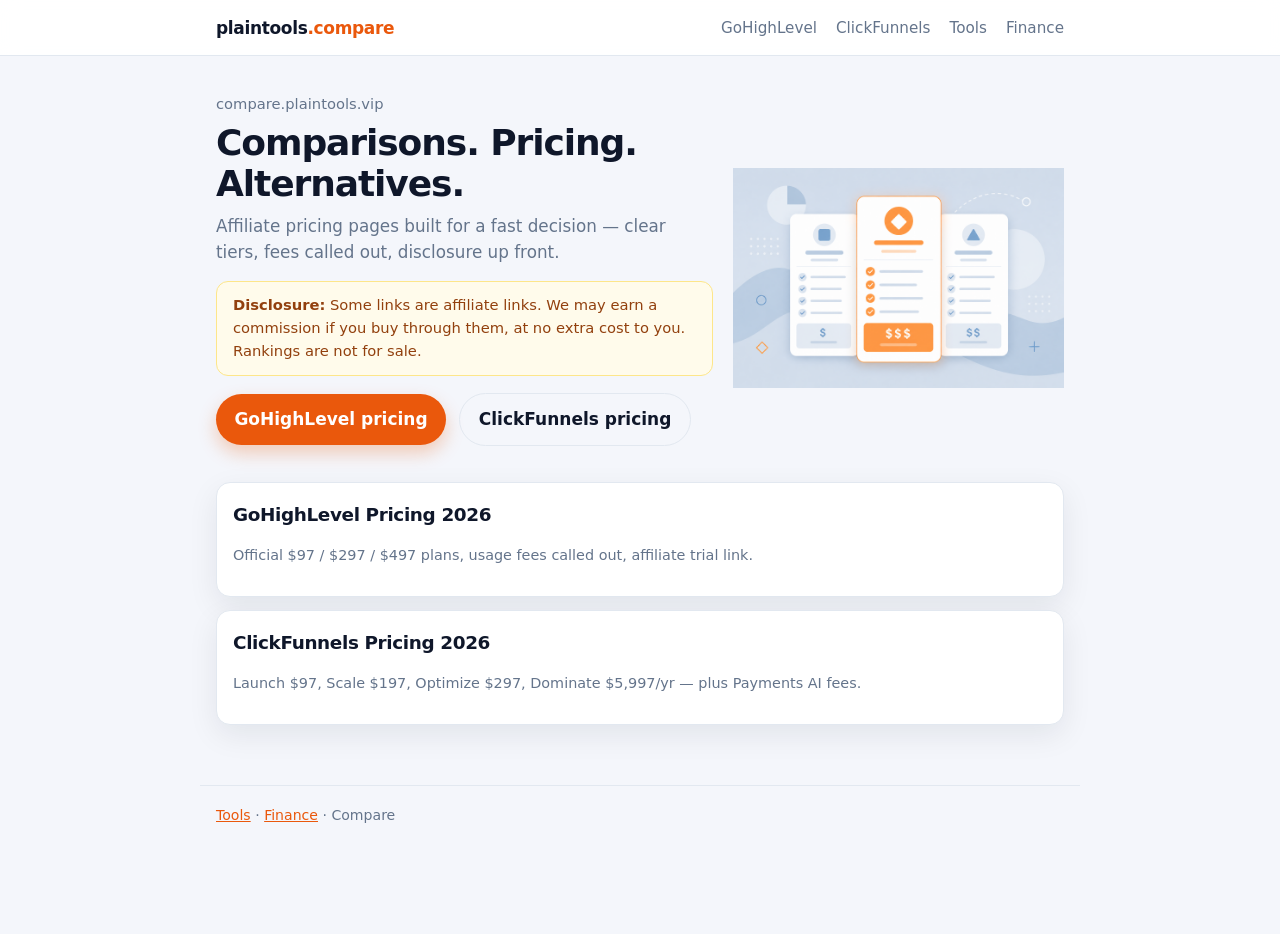
==== index.html @ 6b7dde04 "Apply conversion theme + OG/hero images on Compare Light high-contrast layout, plan cards with Most " ====
<!DOCTYPE html>
<html lang="en">
<head>
  <meta charset="utf-8">
  <meta name="viewport" content="width=device-width, initial-scale=1">
  <title>Compare — Software pricing &amp; comparisons | plaintools.vip</title>
  <meta name="description" content="Independent SaaS pricing and comparison pages on plaintools.vip. Live: GoHighLevel Pricing and ClickFunnels Pricing.">
  <link rel="canonical" href="https://compare.plaintools.vip/">
  <meta property="og:title" content="Compare software pricing | plaintools.vip">
  <meta property="og:description" content="Clear SaaS pricing pages with affiliate disclosures. Live: GoHighLevel and ClickFunnels.">
  <meta property="og:image" content="https://compare.plaintools.vip/assets/hero-compare.png">
  <meta property="og:url" content="https://compare.plaintools.vip/">
  <link rel="stylesheet" href="/assets/style.css">
</head>
<body>
  <div class="site-top">
    <div class="site-top-inner">
      <a class="brand" href="/">plaintools<span>.compare</span></a>
      <nav class="nav">
        <a href="/gohighlevel-pricing/">GoHighLevel</a>
        <a href="/clickfunnels-pricing/">ClickFunnels</a>
        <a href="https://plaintools.vip/">Tools</a>
        <a href="https://finance.plaintools.vip/">Finance</a>
      </nav>
    </div>
  </div>

  <main>
    <section class="hero">
      <div>
        <p class="kicker">compare.plaintools.vip</p>
        <h1>Comparisons. Pricing. Alternatives.</h1>
        <p class="lede">Affiliate pricing pages built for a fast decision — clear tiers, fees called out, disclosure up front.</p>
        <p class="disclosure"><strong>Disclosure:</strong> Some links are affiliate links. We may earn a commission if you buy through them, at no extra cost to you. Rankings are not for sale.</p>
        <p>
          <a class="btn" href="/gohighlevel-pricing/">GoHighLevel pricing</a>
          <a class="btn ghost" href="/clickfunnels-pricing/" style="margin-left:.5rem">ClickFunnels pricing</a>
        </p>
      </div>
      <img src="/assets/hero-compare.png" width="960" height="540" alt="Illustration of three pricing cards with the middle plan highlighted">
    </section>
    <div class="card">
      <h2><a href="/gohighlevel-pricing/">GoHighLevel Pricing 2026</a></h2>
      <p class="note">Official $97 / $297 / $497 plans, usage fees called out, affiliate trial link.</p>
    </div>
    <div class="card">
      <h2><a href="/clickfunnels-pricing/">ClickFunnels Pricing 2026</a></h2>
      <p class="note">Launch $97, Scale $197, Optimize $297, Dominate $5,997/yr — plus Payments AI fees.</p>
    </div>
  </main>
  <footer>
    <a href="https://plaintools.vip/">Tools</a> ·
    <a href="https://finance.plaintools.vip/">Finance</a> ·
    Compare
  </footer>
</body>
</html>
---- assets/style.css ----
:root {
  --bg: #f4f6fb;
  --card: #ffffff;
  --ink: #0f172a;
  --muted: #64748b;
  --line: #e2e8f0;
  --acc: #ea580c;
  --acc-ink: #ffffff;
  --acc-soft: #fff7ed;
  --ok: #15803d;
  --nav: #0b1220;
  --shadow: 0 10px 30px rgba(15, 23, 42, 0.08);
  --radius: 14px;
  --max: 880px;
}
* { box-sizing: border-box; }
html { scroll-behavior: smooth; }
body {
  margin: 0;
  font: 17px/1.55 ui-sans-serif, system-ui, -apple-system, Segoe UI, Roboto, sans-serif;
  background: var(--bg);
  color: var(--ink);
}
a { color: var(--acc); }
img { max-width: 100%; height: auto; display: block; }
.site-top {
  position: sticky; top: 0; z-index: 40;
  background: rgba(255,255,255,.92);
  backdrop-filter: blur(10px);
  border-bottom: 1px solid var(--line);
}
.site-top-inner, header, main, footer, .wrap {
  max-width: var(--max); margin: 0 auto; padding: 0.9rem 1rem;
}
.site-top-inner { display:flex; gap:1rem; align-items:center; justify-content:space-between; }
.brand { font-weight: 800; color: var(--ink); text-decoration:none; letter-spacing:-.02em; }
.brand span { color: var(--acc); }
.nav a { color: var(--muted); text-decoration:none; margin-left: .85rem; font-size:.95rem; }
.nav a:hover { color: var(--ink); }
.hero {
  display:grid; gap:1.25rem; align-items:center;
  padding: 1.4rem 0 .4rem;
}
@media (min-width: 820px) {
  .hero { grid-template-columns: 1.2fr .8fr; }
}
.kicker { color: var(--muted); font-size:.92rem; margin:0 0 .35rem; }
h1 { font-size: clamp(1.7rem, 3vw, 2.25rem); line-height:1.15; margin:.2rem 0 .55rem; letter-spacing:-.03em; }
.lede { color: var(--muted); margin:0 0 1rem; font-size:1.05rem; }
.disclosure {
  background: #fffbeb; border:1px solid #fde68a; color:#92400e;
  border-radius: 12px; padding: .75rem 1rem; font-size: .92rem; margin: .8rem 0 1rem;
}
.verdict, .cta, .card, .plan, details.faq {
  background: var(--card); border:1px solid var(--line); border-radius: var(--radius);
  box-shadow: var(--shadow);
}
.verdict { border-left: 5px solid var(--acc); padding: 1rem 1.1rem; margin: 1rem 0 1.25rem; }
.cta { padding: 1rem 1.15rem; margin: 1.2rem 0; }
.cta .note { color: var(--muted); font-size:.9rem; margin:.35rem 0 .7rem; }
.btn {
  display:inline-flex; align-items:center; justify-content:center; gap:.4rem;
  background: var(--acc); color: var(--acc-ink) !important; text-decoration:none;
  font-weight: 800; border-radius: 999px; padding: .78rem 1.15rem;
  box-shadow: 0 8px 18px rgba(234,88,12,.28);
}
.btn:hover { filter: brightness(1.05); }
.btn.secondary { background: var(--ink); box-shadow:none; }
.btn.ghost { background: transparent; color: var(--ink) !important; border:1px solid var(--line); box-shadow:none; }
.plans {
  display:grid; gap: .9rem; margin: 1rem 0 1.4rem;
  grid-template-columns: 1fr;
}
@media (min-width: 760px) {
  .plans { grid-template-columns: repeat(3, 1fr); align-items: stretch; }
}
.plan { padding: 1rem; position:relative; display:flex; flex-direction:column; gap:.55rem; }
.plan.featured {
  border-color: var(--acc);
  background: linear-gradient(180deg, var(--acc-soft), #fff 42%);
  transform: translateY(-2px);
}
.plan .badge {
  position:absolute; top:-10px; left:50%; transform:translateX(-50%);
  background: var(--acc); color:#fff; font-size:.72rem; font-weight:800;
  letter-spacing:.04em; text-transform:uppercase; padding:.28rem .55rem; border-radius:999px;
}
.plan h3 { margin: .35rem 0 0; font-size:1.05rem; }
.price { font-size:1.85rem; font-weight:850; letter-spacing:-.03em; }
.price small { font-size:.95rem; color:var(--muted); font-weight:600; }
.plan ul { margin:0; padding-left:1.1rem; color:var(--muted); font-size:.92rem; flex:1; }
.plan .btn { width:100%; margin-top:.4rem; }
h2 { font-size:1.28rem; margin: 2rem 0 .7rem; letter-spacing:-.02em; }
table {
  width:100%; border-collapse:separate; border-spacing:0; background:var(--card);
  border:1px solid var(--line); border-radius: var(--radius); overflow:hidden;
  font-size:.93rem; margin: .8rem 0 1rem; box-shadow: var(--shadow);
}
th, td { padding:.65rem .7rem; border-bottom:1px solid var(--line); text-align:left; vertical-align:top; }
th { background:#f8fafc; font-size:.82rem; text-transform:uppercase; letter-spacing:.04em; color:var(--muted); }
tr:last-child td { border-bottom:none; }
th.hl, td.hl { background: #fff7ed; }
.note { color: var(--muted); font-size:.9rem; }
.faq { padding:.75rem .95rem; margin:.55rem 0; }
.faq summary { cursor:pointer; font-weight:700; }
.faq p { color:var(--muted); margin:.55rem 0 0; }
.card { padding:1rem; margin:.8rem 0; }
.card h2 { margin:.1rem 0 .35rem; font-size:1.15rem; }
.card a { text-decoration:none; color:var(--ink); }
.card a:hover { color:var(--acc); }
footer {
  max-width: var(--max); margin: 2rem auto 5.5rem; padding: 1.2rem 1rem;
  color: var(--muted); font-size:.88rem; border-top:1px solid var(--line);
}
.sticky-cta {
  position: fixed; left:0; right:0; bottom:0; z-index:50;
  background: rgba(11,18,32,.94); color:#fff;
  border-top: 1px solid rgba(255,255,255,.08);
  padding: .7rem .9rem;
}
.sticky-cta-inner {
  max-width: var(--max); margin:0 auto; display:flex; gap:.75rem; align-items:center; justify-content:space-between;
}
.sticky-cta p { margin:0; font-size:.88rem; color:#cbd5e1; }
.sticky-cta .btn { padding:.65rem 1rem; font-size:.92rem; }
@media (max-width: 640px) {
  .sticky-cta-inner { flex-direction:column; align-items:stretch; }
  .nav a:nth-child(n+3) { display:none; }
}
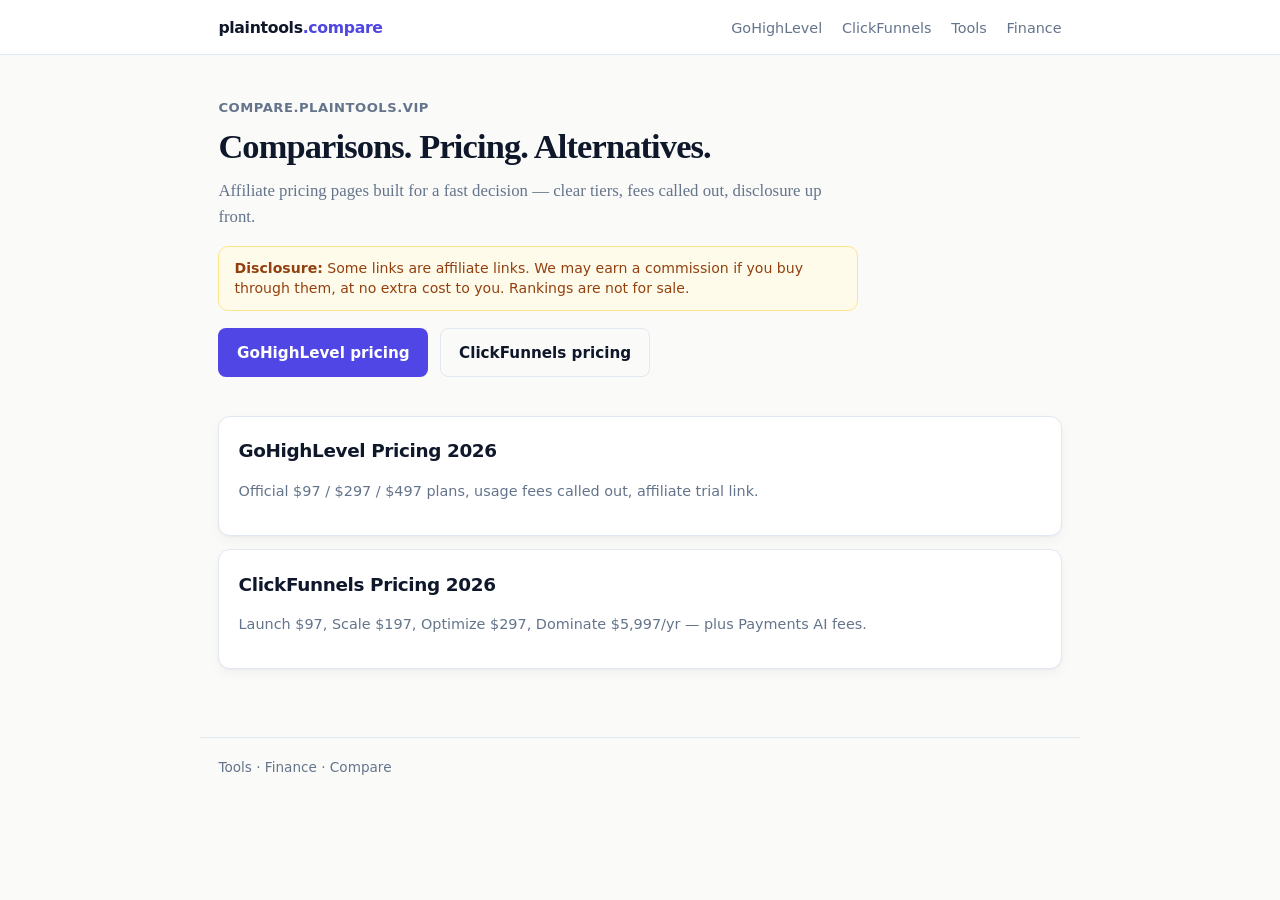
==== commit 36e619e9: "Clean Compare theme: remove AI heroes, editorial layout" ====
--- a/index.html
+++ b/index.html
@@ -27,17 +27,14 @@
 
   <main>
     <section class="hero">
-      <div>
-        <p class="kicker">compare.plaintools.vip</p>
-        <h1>Comparisons. Pricing. Alternatives.</h1>
-        <p class="lede">Affiliate pricing pages built for a fast decision — clear tiers, fees called out, disclosure up front.</p>
-        <p class="disclosure"><strong>Disclosure:</strong> Some links are affiliate links. We may earn a commission if you buy through them, at no extra cost to you. Rankings are not for sale.</p>
-        <p>
-          <a class="btn" href="/gohighlevel-pricing/">GoHighLevel pricing</a>
-          <a class="btn ghost" href="/clickfunnels-pricing/" style="margin-left:.5rem">ClickFunnels pricing</a>
-        </p>
-      </div>
-      <img src="/assets/hero-compare.png" width="960" height="540" alt="Illustration of three pricing cards with the middle plan highlighted">
+      <p class="kicker">compare.plaintools.vip</p>
+      <h1>Comparisons. Pricing. Alternatives.</h1>
+      <p class="lede">Affiliate pricing pages built for a fast decision — clear tiers, fees called out, disclosure up front.</p>
+      <p class="disclosure"><strong>Disclosure:</strong> Some links are affiliate links. We may earn a commission if you buy through them, at no extra cost to you. Rankings are not for sale.</p>
+      <p>
+        <a class="btn" href="/gohighlevel-pricing/">GoHighLevel pricing</a>
+        <a class="btn ghost" href="/clickfunnels-pricing/" style="margin-left:.5rem">ClickFunnels pricing</a>
+      </p>
     </section>
     <div class="card">
       <h2><a href="/gohighlevel-pricing/">GoHighLevel Pricing 2026</a></h2>
--- a/assets/style.css
+++ b/assets/style.css
@@ -1,129 +1,420 @@
 :root {
-  --bg: #f4f6fb;
+  --bg: #fafaf9;
   --card: #ffffff;
   --ink: #0f172a;
   --muted: #64748b;
   --line: #e2e8f0;
-  --acc: #ea580c;
+  --acc: #4f46e5;
   --acc-ink: #ffffff;
-  --acc-soft: #fff7ed;
+  --acc-soft: #eef2ff;
+  --acc-border: #c7d2fe;
   --ok: #15803d;
-  --nav: #0b1220;
-  --shadow: 0 10px 30px rgba(15, 23, 42, 0.08);
-  --radius: 14px;
+  --shadow: 0 1px 2px rgba(15, 23, 42, 0.04), 0 4px 12px rgba(15, 23, 42, 0.04);
+  --radius: 12px;
   --max: 880px;
 }
+
 * { box-sizing: border-box; }
 html { scroll-behavior: smooth; }
+
 body {
   margin: 0;
-  font: 17px/1.55 ui-sans-serif, system-ui, -apple-system, Segoe UI, Roboto, sans-serif;
+  font: 17px/1.6 "Iowan Old Style", "Palatino Linotype", Palatino, Georgia, "Times New Roman", serif;
   background: var(--bg);
   color: var(--ink);
-}
+  -webkit-font-smoothing: antialiased;
+}
+
+body.has-sticky {
+  padding-bottom: 5.5rem;
+}
+
 a { color: var(--acc); }
+a:hover { color: #3730a3; }
+
 img { max-width: 100%; height: auto; display: block; }
+
 .site-top {
-  position: sticky; top: 0; z-index: 40;
-  background: rgba(255,255,255,.92);
-  backdrop-filter: blur(10px);
+  position: sticky;
+  top: 0;
+  z-index: 40;
+  background: rgba(255, 255, 255, 0.95);
+  backdrop-filter: blur(8px);
   border-bottom: 1px solid var(--line);
 }
-.site-top-inner, header, main, footer, .wrap {
-  max-width: var(--max); margin: 0 auto; padding: 0.9rem 1rem;
-}
-.site-top-inner { display:flex; gap:1rem; align-items:center; justify-content:space-between; }
-.brand { font-weight: 800; color: var(--ink); text-decoration:none; letter-spacing:-.02em; }
+
+.site-top-inner,
+header,
+main,
+footer,
+.wrap {
+  max-width: var(--max);
+  margin: 0 auto;
+  padding: 0.85rem 1.15rem;
+}
+
+.site-top-inner {
+  display: flex;
+  gap: 1rem;
+  align-items: center;
+  justify-content: space-between;
+}
+
+.brand {
+  font-family: ui-sans-serif, system-ui, -apple-system, Segoe UI, Roboto, sans-serif;
+  font-weight: 700;
+  color: var(--ink);
+  text-decoration: none;
+  letter-spacing: -0.02em;
+  font-size: 0.98rem;
+}
 .brand span { color: var(--acc); }
-.nav a { color: var(--muted); text-decoration:none; margin-left: .85rem; font-size:.95rem; }
+
+.nav {
+  font-family: ui-sans-serif, system-ui, -apple-system, Segoe UI, Roboto, sans-serif;
+}
+.nav a {
+  color: var(--muted);
+  text-decoration: none;
+  margin-left: 0.9rem;
+  font-size: 0.9rem;
+  font-weight: 500;
+}
 .nav a:hover { color: var(--ink); }
+
 .hero {
-  display:grid; gap:1.25rem; align-items:center;
-  padding: 1.4rem 0 .4rem;
-}
-@media (min-width: 820px) {
-  .hero { grid-template-columns: 1.2fr .8fr; }
-}
-.kicker { color: var(--muted); font-size:.92rem; margin:0 0 .35rem; }
-h1 { font-size: clamp(1.7rem, 3vw, 2.25rem); line-height:1.15; margin:.2rem 0 .55rem; letter-spacing:-.03em; }
-.lede { color: var(--muted); margin:0 0 1rem; font-size:1.05rem; }
+  display: block;
+  padding: 1.75rem 0 0.5rem;
+  max-width: 40rem;
+}
+
+.kicker {
+  font-family: ui-sans-serif, system-ui, -apple-system, Segoe UI, Roboto, sans-serif;
+  color: var(--muted);
+  font-size: 0.82rem;
+  font-weight: 600;
+  letter-spacing: 0.04em;
+  text-transform: uppercase;
+  margin: 0 0 0.5rem;
+}
+
+h1 {
+  font-size: clamp(1.65rem, 3.2vw, 2.15rem);
+  line-height: 1.2;
+  margin: 0.15rem 0 0.65rem;
+  letter-spacing: -0.025em;
+  font-weight: 700;
+}
+
+.lede {
+  color: var(--muted);
+  margin: 0 0 1rem;
+  font-size: 1.05rem;
+  line-height: 1.55;
+}
+
 .disclosure {
-  background: #fffbeb; border:1px solid #fde68a; color:#92400e;
-  border-radius: 12px; padding: .75rem 1rem; font-size: .92rem; margin: .8rem 0 1rem;
-}
-.verdict, .cta, .card, .plan, details.faq {
-  background: var(--card); border:1px solid var(--line); border-radius: var(--radius);
+  font-family: ui-sans-serif, system-ui, -apple-system, Segoe UI, Roboto, sans-serif;
+  background: #fffbeb;
+  border: 1px solid #fde68a;
+  color: #92400e;
+  border-radius: 10px;
+  padding: 0.7rem 0.95rem;
+  font-size: 0.88rem;
+  line-height: 1.45;
+  margin: 0.9rem 0 1.1rem;
+}
+
+.verdict,
+.cta,
+.card,
+.plan,
+details.faq {
+  background: var(--card);
+  border: 1px solid var(--line);
+  border-radius: var(--radius);
   box-shadow: var(--shadow);
 }
-.verdict { border-left: 5px solid var(--acc); padding: 1rem 1.1rem; margin: 1rem 0 1.25rem; }
-.cta { padding: 1rem 1.15rem; margin: 1.2rem 0; }
-.cta .note { color: var(--muted); font-size:.9rem; margin:.35rem 0 .7rem; }
+
+.verdict {
+  border-left: 3px solid var(--acc);
+  padding: 1rem 1.15rem;
+  margin: 1.25rem 0 1.4rem;
+  font-size: 1rem;
+}
+
+.cta {
+  padding: 1.1rem 1.2rem;
+  margin: 1.35rem 0;
+}
+
+.cta .note {
+  color: var(--muted);
+  font-size: 0.9rem;
+  margin: 0.35rem 0 0.75rem;
+}
+
 .btn {
-  display:inline-flex; align-items:center; justify-content:center; gap:.4rem;
-  background: var(--acc); color: var(--acc-ink) !important; text-decoration:none;
-  font-weight: 800; border-radius: 999px; padding: .78rem 1.15rem;
-  box-shadow: 0 8px 18px rgba(234,88,12,.28);
-}
-.btn:hover { filter: brightness(1.05); }
-.btn.secondary { background: var(--ink); box-shadow:none; }
-.btn.ghost { background: transparent; color: var(--ink) !important; border:1px solid var(--line); box-shadow:none; }
+  font-family: ui-sans-serif, system-ui, -apple-system, Segoe UI, Roboto, sans-serif;
+  display: inline-flex;
+  align-items: center;
+  justify-content: center;
+  gap: 0.35rem;
+  background: var(--acc);
+  color: var(--acc-ink) !important;
+  text-decoration: none;
+  font-weight: 600;
+  font-size: 0.95rem;
+  border-radius: 8px;
+  padding: 0.7rem 1.1rem;
+  border: 1px solid transparent;
+  transition: background 0.15s ease, border-color 0.15s ease;
+}
+.btn:hover {
+  background: #4338ca;
+  color: var(--acc-ink) !important;
+}
+.btn.secondary {
+  background: var(--ink);
+}
+.btn.secondary:hover { background: #1e293b; }
+.btn.ghost {
+  background: transparent;
+  color: var(--ink) !important;
+  border: 1px solid var(--line);
+}
+.btn.ghost:hover {
+  background: #f8fafc;
+  color: var(--ink) !important;
+  border-color: #cbd5e1;
+}
+
 .plans {
-  display:grid; gap: .9rem; margin: 1rem 0 1.4rem;
+  display: grid;
+  gap: 1rem;
+  margin: 1rem 0 1.4rem;
   grid-template-columns: 1fr;
-}
+  font-family: ui-sans-serif, system-ui, -apple-system, Segoe UI, Roboto, sans-serif;
+}
+
 @media (min-width: 760px) {
-  .plans { grid-template-columns: repeat(3, 1fr); align-items: stretch; }
-}
-.plan { padding: 1rem; position:relative; display:flex; flex-direction:column; gap:.55rem; }
+  .plans {
+    grid-template-columns: repeat(3, 1fr);
+    align-items: stretch;
+  }
+}
+
+.plan {
+  padding: 1.15rem 1.1rem 1.1rem;
+  position: relative;
+  display: flex;
+  flex-direction: column;
+  gap: 0.55rem;
+}
+
 .plan.featured {
-  border-color: var(--acc);
-  background: linear-gradient(180deg, var(--acc-soft), #fff 42%);
-  transform: translateY(-2px);
-}
+  border: 2px solid var(--acc);
+  background: var(--card);
+  box-shadow: var(--shadow);
+}
+
 .plan .badge {
-  position:absolute; top:-10px; left:50%; transform:translateX(-50%);
-  background: var(--acc); color:#fff; font-size:.72rem; font-weight:800;
-  letter-spacing:.04em; text-transform:uppercase; padding:.28rem .55rem; border-radius:999px;
-}
-.plan h3 { margin: .35rem 0 0; font-size:1.05rem; }
-.price { font-size:1.85rem; font-weight:850; letter-spacing:-.03em; }
-.price small { font-size:.95rem; color:var(--muted); font-weight:600; }
-.plan ul { margin:0; padding-left:1.1rem; color:var(--muted); font-size:.92rem; flex:1; }
-.plan .btn { width:100%; margin-top:.4rem; }
-h2 { font-size:1.28rem; margin: 2rem 0 .7rem; letter-spacing:-.02em; }
+  position: absolute;
+  top: -0.55rem;
+  left: 1rem;
+  background: var(--acc);
+  color: #fff;
+  font-size: 0.68rem;
+  font-weight: 700;
+  letter-spacing: 0.03em;
+  text-transform: uppercase;
+  padding: 0.22rem 0.5rem;
+  border-radius: 6px;
+}
+
+.plan h3 {
+  margin: 0.4rem 0 0;
+  font-size: 1.05rem;
+  font-weight: 700;
+}
+
+.price {
+  font-size: 1.75rem;
+  font-weight: 700;
+  letter-spacing: -0.03em;
+  line-height: 1.1;
+}
+.price small {
+  font-size: 0.9rem;
+  color: var(--muted);
+  font-weight: 500;
+}
+
+.plan ul {
+  margin: 0;
+  padding-left: 1.1rem;
+  color: var(--muted);
+  font-size: 0.9rem;
+  line-height: 1.45;
+  flex: 1;
+}
+
+.plan .btn { width: 100%; margin-top: 0.35rem; }
+
+h2 {
+  font-size: 1.25rem;
+  margin: 2rem 0 0.75rem;
+  letter-spacing: -0.02em;
+  font-weight: 700;
+}
+
+main > p,
+main > ul {
+  max-width: 42rem;
+}
+
+main > ul {
+  padding-left: 1.25rem;
+  color: var(--ink);
+}
+main > ul li { margin: 0.35rem 0; }
+
 table {
-  width:100%; border-collapse:separate; border-spacing:0; background:var(--card);
-  border:1px solid var(--line); border-radius: var(--radius); overflow:hidden;
-  font-size:.93rem; margin: .8rem 0 1rem; box-shadow: var(--shadow);
-}
-th, td { padding:.65rem .7rem; border-bottom:1px solid var(--line); text-align:left; vertical-align:top; }
-th { background:#f8fafc; font-size:.82rem; text-transform:uppercase; letter-spacing:.04em; color:var(--muted); }
-tr:last-child td { border-bottom:none; }
-th.hl, td.hl { background: #fff7ed; }
-.note { color: var(--muted); font-size:.9rem; }
-.faq { padding:.75rem .95rem; margin:.55rem 0; }
-.faq summary { cursor:pointer; font-weight:700; }
-.faq p { color:var(--muted); margin:.55rem 0 0; }
-.card { padding:1rem; margin:.8rem 0; }
-.card h2 { margin:.1rem 0 .35rem; font-size:1.15rem; }
-.card a { text-decoration:none; color:var(--ink); }
-.card a:hover { color:var(--acc); }
+  width: 100%;
+  border-collapse: separate;
+  border-spacing: 0;
+  background: var(--card);
+  border: 1px solid var(--line);
+  border-radius: var(--radius);
+  overflow: hidden;
+  font-family: ui-sans-serif, system-ui, -apple-system, Segoe UI, Roboto, sans-serif;
+  font-size: 0.9rem;
+  margin: 0.8rem 0 1rem;
+  box-shadow: var(--shadow);
+}
+
+th, td {
+  padding: 0.65rem 0.75rem;
+  border-bottom: 1px solid var(--line);
+  text-align: left;
+  vertical-align: top;
+}
+
+th {
+  background: #f8fafc;
+  font-size: 0.75rem;
+  text-transform: uppercase;
+  letter-spacing: 0.04em;
+  color: var(--muted);
+  font-weight: 600;
+}
+
+tr:last-child td { border-bottom: none; }
+th.hl, td.hl { background: var(--acc-soft); }
+
+.note {
+  color: var(--muted);
+  font-size: 0.9rem;
+  font-family: ui-sans-serif, system-ui, -apple-system, Segoe UI, Roboto, sans-serif;
+}
+
+.faq {
+  padding: 0.8rem 1rem;
+  margin: 0.5rem 0;
+  font-family: ui-sans-serif, system-ui, -apple-system, Segoe UI, Roboto, sans-serif;
+}
+.faq summary {
+  cursor: pointer;
+  font-weight: 600;
+  font-size: 0.95rem;
+}
+.faq p {
+  color: var(--muted);
+  margin: 0.55rem 0 0;
+  font-size: 0.92rem;
+  line-height: 1.5;
+}
+
+.card {
+  padding: 1.1rem 1.2rem;
+  margin: 0.85rem 0;
+  transition: border-color 0.15s ease;
+}
+.card:hover { border-color: var(--acc-border); }
+.card h2 {
+  margin: 0.1rem 0 0.35rem;
+  font-size: 1.15rem;
+  font-family: ui-sans-serif, system-ui, -apple-system, Segoe UI, Roboto, sans-serif;
+}
+.card a {
+  text-decoration: none;
+  color: var(--ink);
+}
+.card a:hover { color: var(--acc); }
+
 footer {
-  max-width: var(--max); margin: 2rem auto 5.5rem; padding: 1.2rem 1rem;
-  color: var(--muted); font-size:.88rem; border-top:1px solid var(--line);
-}
+  max-width: var(--max);
+  margin: 2.5rem auto 1.5rem;
+  padding: 1.2rem 1.15rem;
+  color: var(--muted);
+  font-size: 0.85rem;
+  border-top: 1px solid var(--line);
+  font-family: ui-sans-serif, system-ui, -apple-system, Segoe UI, Roboto, sans-serif;
+}
+footer a {
+  color: var(--muted);
+  text-decoration: none;
+}
+footer a:hover { color: var(--ink); }
+
+body.has-sticky footer {
+  margin-bottom: 1rem;
+}
+
 .sticky-cta {
-  position: fixed; left:0; right:0; bottom:0; z-index:50;
-  background: rgba(11,18,32,.94); color:#fff;
-  border-top: 1px solid rgba(255,255,255,.08);
-  padding: .7rem .9rem;
-}
+  position: fixed;
+  left: 0;
+  right: 0;
+  bottom: 0;
+  z-index: 50;
+  background: rgba(255, 255, 255, 0.97);
+  backdrop-filter: blur(8px);
+  color: var(--ink);
+  border-top: 1px solid var(--line);
+  box-shadow: 0 -4px 16px rgba(15, 23, 42, 0.06);
+  padding: 0.65rem 0.9rem;
+  font-family: ui-sans-serif, system-ui, -apple-system, Segoe UI, Roboto, sans-serif;
+}
+
 .sticky-cta-inner {
-  max-width: var(--max); margin:0 auto; display:flex; gap:.75rem; align-items:center; justify-content:space-between;
-}
-.sticky-cta p { margin:0; font-size:.88rem; color:#cbd5e1; }
-.sticky-cta .btn { padding:.65rem 1rem; font-size:.92rem; }
+  max-width: var(--max);
+  margin: 0 auto;
+  display: flex;
+  gap: 0.75rem;
+  align-items: center;
+  justify-content: space-between;
+}
+
+.sticky-cta p {
+  margin: 0;
+  font-size: 0.85rem;
+  color: var(--muted);
+  font-weight: 500;
+}
+
+.sticky-cta .btn {
+  padding: 0.55rem 0.95rem;
+  font-size: 0.88rem;
+  white-space: nowrap;
+}
+
 @media (max-width: 640px) {
-  .sticky-cta-inner { flex-direction:column; align-items:stretch; }
-  .nav a:nth-child(n+3) { display:none; }
-}
+  .sticky-cta-inner {
+    flex-direction: column;
+    align-items: stretch;
+    gap: 0.5rem;
+  }
+  .sticky-cta .btn { width: 100%; }
+  .nav a:nth-child(n+3) { display: none; }
+  body.has-sticky { padding-bottom: 6.5rem; }
+}
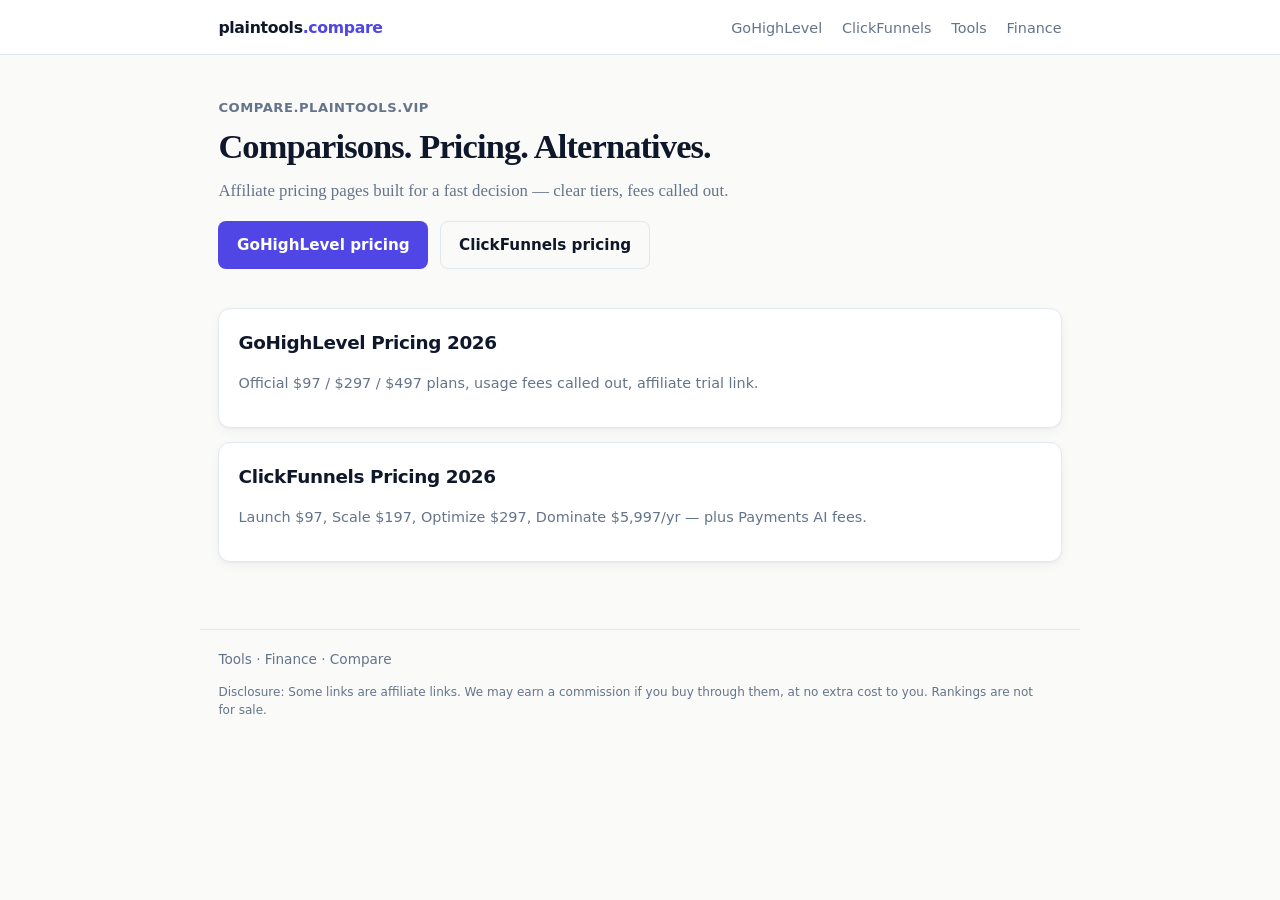
==== commit d0614342: "Move affiliate disclosure to footer fine print" ====
--- a/index.html
+++ b/index.html
@@ -29,8 +29,7 @@
     <section class="hero">
       <p class="kicker">compare.plaintools.vip</p>
       <h1>Comparisons. Pricing. Alternatives.</h1>
-      <p class="lede">Affiliate pricing pages built for a fast decision — clear tiers, fees called out, disclosure up front.</p>
-      <p class="disclosure"><strong>Disclosure:</strong> Some links are affiliate links. We may earn a commission if you buy through them, at no extra cost to you. Rankings are not for sale.</p>
+      <p class="lede">Affiliate pricing pages built for a fast decision — clear tiers, fees called out.</p>
       <p>
         <a class="btn" href="/gohighlevel-pricing/">GoHighLevel pricing</a>
         <a class="btn ghost" href="/clickfunnels-pricing/" style="margin-left:.5rem">ClickFunnels pricing</a>
@@ -49,6 +48,7 @@
     <a href="https://plaintools.vip/">Tools</a> ·
     <a href="https://finance.plaintools.vip/">Finance</a> ·
     Compare
+    <p class="disclosure">Disclosure: Some links are affiliate links. We may earn a commission if you buy through them, at no extra cost to you. Rankings are not for sale.</p>
   </footer>
 </body>
 </html>
--- a/assets/style.css
+++ b/assets/style.css
@@ -115,15 +115,17 @@
 
 .disclosure {
   font-family: ui-sans-serif, system-ui, -apple-system, Segoe UI, Roboto, sans-serif;
-  background: #fffbeb;
-  border: 1px solid #fde68a;
-  color: #92400e;
-  border-radius: 10px;
-  padding: 0.7rem 0.95rem;
-  font-size: 0.88rem;
+  background: transparent;
+  border: none;
+  color: var(--muted);
+  border-radius: 0;
+  padding: 0;
+  font-size: 0.75rem;
   line-height: 1.45;
-  margin: 0.9rem 0 1.1rem;
-}
+  margin: 0.85rem 0 0;
+  max-width: 52rem;
+}
+.disclosure strong { font-weight: 600; color: var(--muted); }
 
 .verdict,
 .cta,
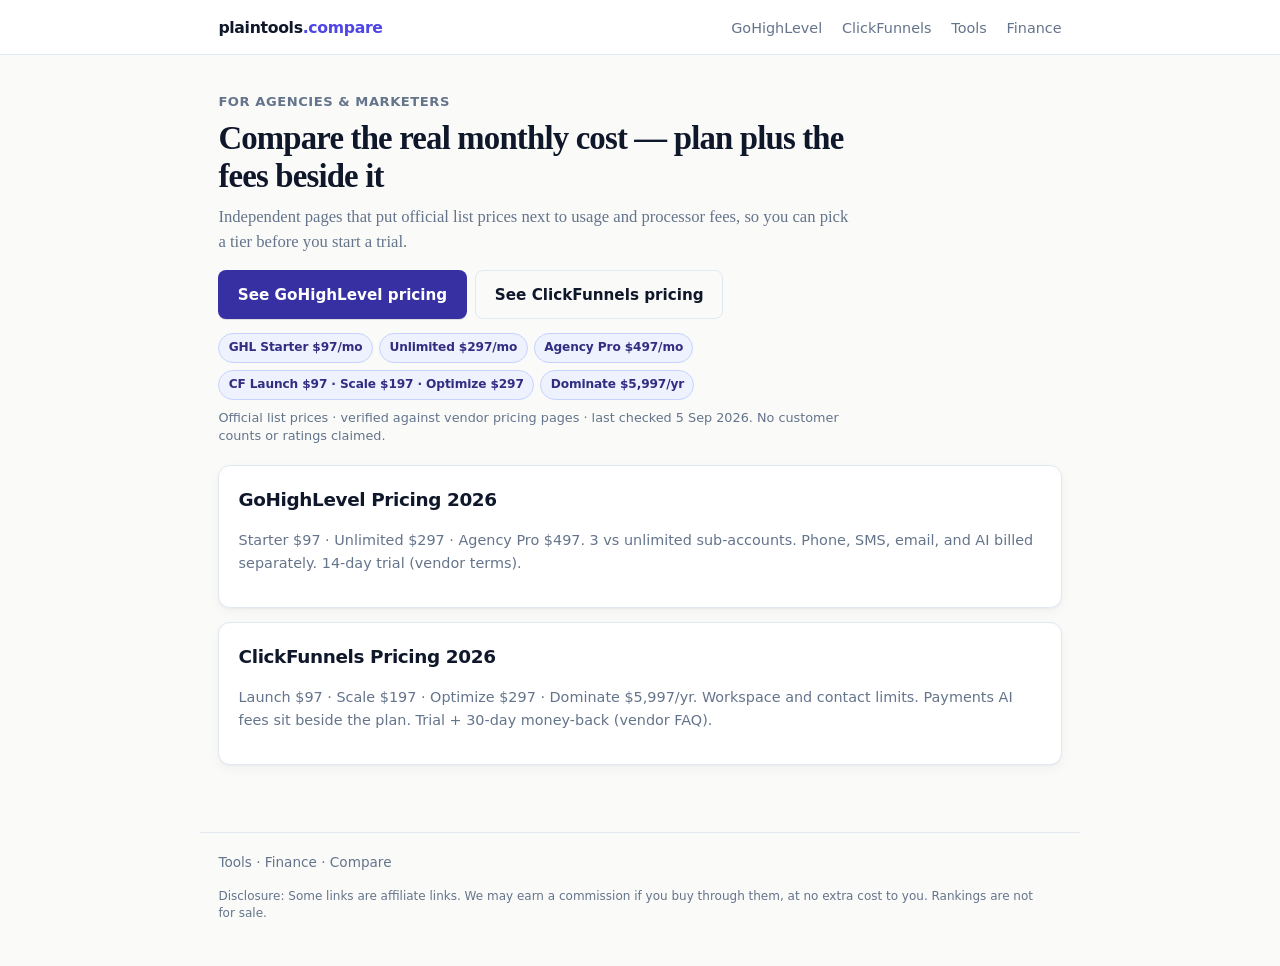
==== commit 534eb84e: "Apply landing-page skill CRO pass (honest proof, clearer heroes)" ====
--- a/index.html
+++ b/index.html
@@ -3,11 +3,11 @@
 <head>
   <meta charset="utf-8">
   <meta name="viewport" content="width=device-width, initial-scale=1">
-  <title>Compare — Software pricing &amp; comparisons | plaintools.vip</title>
-  <meta name="description" content="Independent SaaS pricing and comparison pages on plaintools.vip. Live: GoHighLevel Pricing and ClickFunnels Pricing.">
+  <title>Compare real SaaS monthly cost | plaintools.vip</title>
+  <meta name="description" content="Independent pricing pages for agencies and marketers. Official GoHighLevel and ClickFunnels plan prices plus the usage and processor fees that sit beside them.">
   <link rel="canonical" href="https://compare.plaintools.vip/">
-  <meta property="og:title" content="Compare software pricing | plaintools.vip">
-  <meta property="og:description" content="Clear SaaS pricing pages with affiliate disclosures. Live: GoHighLevel and ClickFunnels.">
+  <meta property="og:title" content="Compare real SaaS monthly cost | plaintools.vip">
+  <meta property="og:description" content="Official plan prices plus usage and processor fees. Live: GoHighLevel and ClickFunnels. Affiliate disclosure in the footer.">
   <meta property="og:image" content="https://compare.plaintools.vip/assets/hero-compare.png">
   <meta property="og:url" content="https://compare.plaintools.vip/">
   <link rel="stylesheet" href="/assets/style.css">
@@ -19,29 +19,40 @@
       <nav class="nav">
         <a href="/gohighlevel-pricing/">GoHighLevel</a>
         <a href="/clickfunnels-pricing/">ClickFunnels</a>
-        <a href="https://plaintools.vip/">Tools</a>
-        <a href="https://finance.plaintools.vip/">Finance</a>
+        <a class="quiet" href="https://plaintools.vip/">Tools</a>
+        <a class="quiet" href="https://finance.plaintools.vip/">Finance</a>
       </nav>
     </div>
   </div>
 
   <main>
     <section class="hero">
-      <p class="kicker">compare.plaintools.vip</p>
-      <h1>Comparisons. Pricing. Alternatives.</h1>
-      <p class="lede">Affiliate pricing pages built for a fast decision — clear tiers, fees called out.</p>
-      <p>
-        <a class="btn" href="/gohighlevel-pricing/">GoHighLevel pricing</a>
-        <a class="btn ghost" href="/clickfunnels-pricing/" style="margin-left:.5rem">ClickFunnels pricing</a>
+      <p class="kicker">For agencies &amp; marketers</p>
+      <h1>Compare the real monthly cost — plan plus the fees beside it</h1>
+      <p class="lede">Independent pages that put official list prices next to usage and processor fees, so you can pick a tier before you start a trial.</p>
+      <p class="hero-actions">
+        <a class="btn" href="/gohighlevel-pricing/">See GoHighLevel pricing</a>
+        <a class="btn ghost" href="/clickfunnels-pricing/">See ClickFunnels pricing</a>
       </p>
+      <div class="proof-strip" aria-label="Official list prices">
+        <span class="chip">GHL Starter $97/mo</span>
+        <span class="chip">Unlimited $297/mo</span>
+        <span class="chip">Agency Pro $497/mo</span>
+        <span class="chip">CF Launch $97 · Scale $197 · Optimize $297</span>
+        <span class="chip">Dominate $5,997/yr</span>
+      </div>
+      <p class="verified">Official list prices · verified against vendor pricing pages · last checked 5 Sep 2026. No customer counts or ratings claimed.</p>
     </section>
-    <div class="card">
-      <h2><a href="/gohighlevel-pricing/">GoHighLevel Pricing 2026</a></h2>
-      <p class="note">Official $97 / $297 / $497 plans, usage fees called out, affiliate trial link.</p>
-    </div>
-    <div class="card">
-      <h2><a href="/clickfunnels-pricing/">ClickFunnels Pricing 2026</a></h2>
-      <p class="note">Launch $97, Scale $197, Optimize $297, Dominate $5,997/yr — plus Payments AI fees.</p>
+
+    <div class="home-cards">
+      <div class="card">
+        <h2><a href="/gohighlevel-pricing/">GoHighLevel Pricing 2026</a></h2>
+        <p class="note">Starter $97 · Unlimited $297 · Agency Pro $497. 3 vs unlimited sub-accounts. Phone, SMS, email, and AI billed separately. 14-day trial (vendor terms).</p>
+      </div>
+      <div class="card">
+        <h2><a href="/clickfunnels-pricing/">ClickFunnels Pricing 2026</a></h2>
+        <p class="note">Launch $97 · Scale $197 · Optimize $297 · Dominate $5,997/yr. Workspace and contact limits. Payments AI fees sit beside the plan. Trial + 30-day money-back (vendor FAQ).</p>
+      </div>
     </div>
   </main>
   <footer>
--- a/assets/style.css
+++ b/assets/style.css
@@ -8,6 +8,7 @@
   --acc-ink: #ffffff;
   --acc-soft: #eef2ff;
   --acc-border: #c7d2fe;
+  --acc-strong: #3730a3;
   --ok: #15803d;
   --shadow: 0 1px 2px rgba(15, 23, 42, 0.04), 0 4px 12px rgba(15, 23, 42, 0.04);
   --radius: 12px;
@@ -26,11 +27,11 @@
 }
 
 body.has-sticky {
-  padding-bottom: 5.5rem;
+  padding-bottom: 5.75rem;
 }
 
 a { color: var(--acc); }
-a:hover { color: #3730a3; }
+a:hover { color: var(--acc-strong); }
 
 img { max-width: 100%; height: auto; display: block; }
 
@@ -81,10 +82,14 @@
   font-weight: 500;
 }
 .nav a:hover { color: var(--ink); }
+.nav a.current {
+  color: var(--ink);
+  font-weight: 650;
+}
 
 .hero {
   display: block;
-  padding: 1.75rem 0 0.5rem;
+  padding: 1.35rem 0 0.35rem;
   max-width: 40rem;
 }
 
@@ -95,22 +100,67 @@
   font-weight: 600;
   letter-spacing: 0.04em;
   text-transform: uppercase;
-  margin: 0 0 0.5rem;
+  margin: 0 0 0.45rem;
 }
 
 h1 {
-  font-size: clamp(1.65rem, 3.2vw, 2.15rem);
-  line-height: 1.2;
-  margin: 0.15rem 0 0.65rem;
+  font-size: clamp(1.55rem, 3.1vw, 2.05rem);
+  line-height: 1.18;
+  margin: 0.1rem 0 0.55rem;
   letter-spacing: -0.025em;
   font-weight: 700;
 }
 
 .lede {
   color: var(--muted);
-  margin: 0 0 1rem;
-  font-size: 1.05rem;
-  line-height: 1.55;
+  margin: 0 0 0.95rem;
+  font-size: 1.04rem;
+  line-height: 1.5;
+}
+
+.hero-actions {
+  display: flex;
+  flex-wrap: wrap;
+  gap: 0.55rem;
+  align-items: center;
+  margin: 0;
+}
+
+.risk {
+  font-family: ui-sans-serif, system-ui, -apple-system, Segoe UI, Roboto, sans-serif;
+  font-size: 0.8rem;
+  line-height: 1.4;
+  color: var(--muted);
+  margin: 0.5rem 0 0;
+}
+
+.verified {
+  font-family: ui-sans-serif, system-ui, -apple-system, Segoe UI, Roboto, sans-serif;
+  font-size: 0.8rem;
+  line-height: 1.45;
+  color: var(--muted);
+  margin: 0.55rem 0 0;
+}
+
+.proof-strip {
+  display: flex;
+  flex-wrap: wrap;
+  gap: 0.4rem;
+  margin: 0.85rem 0 0;
+  font-family: ui-sans-serif, system-ui, -apple-system, Segoe UI, Roboto, sans-serif;
+}
+
+.chip {
+  display: inline-flex;
+  align-items: center;
+  background: var(--acc-soft);
+  border: 1px solid var(--acc-border);
+  color: #312e81;
+  font-size: 0.76rem;
+  font-weight: 650;
+  padding: 0.28rem 0.58rem;
+  border-radius: 999px;
+  letter-spacing: -0.01em;
 }
 
 .disclosure {
@@ -131,6 +181,7 @@
 .cta,
 .card,
 .plan,
+.problem,
 details.faq {
   background: var(--card);
   border: 1px solid var(--line);
@@ -138,6 +189,22 @@
   box-shadow: var(--shadow);
 }
 
+.problem {
+  padding: 1rem 1.15rem;
+  margin: 1.2rem 0 0.4rem;
+}
+
+.problem h2 {
+  margin: 0 0 0.45rem;
+  font-size: 1.15rem;
+}
+
+.problem p {
+  margin: 0;
+  color: var(--ink);
+  font-size: 0.98rem;
+}
+
 .verdict {
   border-left: 3px solid var(--acc);
   padding: 1rem 1.15rem;
@@ -146,14 +213,27 @@
 }
 
 .cta {
-  padding: 1.1rem 1.2rem;
+  padding: 1.15rem 1.2rem 1.2rem;
   margin: 1.35rem 0;
 }
 
+.cta.final {
+  border: 1px solid var(--acc-border);
+  background: linear-gradient(180deg, #fff 0%, var(--acc-soft) 160%);
+}
+
 .cta .note {
   color: var(--muted);
   font-size: 0.9rem;
   margin: 0.35rem 0 0.75rem;
+}
+
+.trust-line {
+  font-family: ui-sans-serif, system-ui, -apple-system, Segoe UI, Roboto, sans-serif;
+  font-size: 0.78rem;
+  line-height: 1.4;
+  color: var(--muted);
+  margin: 0.7rem 0 0;
 }
 
 .btn {
@@ -162,18 +242,20 @@
   align-items: center;
   justify-content: center;
   gap: 0.35rem;
-  background: var(--acc);
+  background: var(--acc-strong);
   color: var(--acc-ink) !important;
   text-decoration: none;
-  font-weight: 600;
+  font-weight: 650;
   font-size: 0.95rem;
   border-radius: 8px;
-  padding: 0.7rem 1.1rem;
+  padding: 0.72rem 1.15rem;
+  min-height: 44px;
   border: 1px solid transparent;
+  box-shadow: 0 1px 0 rgba(15, 23, 42, 0.12);
   transition: background 0.15s ease, border-color 0.15s ease;
 }
 .btn:hover {
-  background: #4338ca;
+  background: #312e81;
   color: var(--acc-ink) !important;
 }
 .btn.secondary {
@@ -184,6 +266,7 @@
   background: transparent;
   color: var(--ink) !important;
   border: 1px solid var(--line);
+  box-shadow: none;
 }
 .btn.ghost:hover {
   background: #f8fafc;
@@ -354,6 +437,10 @@
 }
 .card a:hover { color: var(--acc); }
 
+.home-cards {
+  margin-top: 0.4rem;
+}
+
 footer {
   max-width: var(--max);
   margin: 2.5rem auto 1.5rem;
@@ -384,7 +471,7 @@
   color: var(--ink);
   border-top: 1px solid var(--line);
   box-shadow: 0 -4px 16px rgba(15, 23, 42, 0.06);
-  padding: 0.65rem 0.9rem;
+  padding: 0.6rem 0.9rem;
   font-family: ui-sans-serif, system-ui, -apple-system, Segoe UI, Roboto, sans-serif;
 }
 
@@ -399,24 +486,44 @@
 
 .sticky-cta p {
   margin: 0;
-  font-size: 0.85rem;
+  font-size: 0.8rem;
   color: var(--muted);
   font-weight: 500;
+  line-height: 1.35;
 }
 
 .sticky-cta .btn {
-  padding: 0.55rem 0.95rem;
-  font-size: 0.88rem;
+  padding: 0.62rem 1rem;
+  font-size: 0.9rem;
   white-space: nowrap;
+  min-height: 44px;
 }
 
 @media (max-width: 640px) {
+  .sticky-cta {
+    padding: 0.7rem 0.85rem calc(0.7rem + env(safe-area-inset-bottom, 0px));
+  }
   .sticky-cta-inner {
     flex-direction: column;
     align-items: stretch;
-    gap: 0.5rem;
+    gap: 0.45rem;
   }
-  .sticky-cta .btn { width: 100%; }
-  .nav a:nth-child(n+3) { display: none; }
-  body.has-sticky { padding-bottom: 6.5rem; }
-}
+  .sticky-cta .btn {
+    width: 100%;
+    min-height: 48px;
+    font-size: 0.95rem;
+  }
+  .sticky-cta p {
+    text-align: center;
+    font-size: 0.74rem;
+  }
+  .nav a.quiet { display: none; }
+  body.has-sticky { padding-bottom: 7.25rem; }
+  .hero-actions .btn { width: 100%; }
+}
+
+@media (min-width: 760px) {
+  .plans-4 {
+    grid-template-columns: repeat(4, 1fr);
+  }
+}
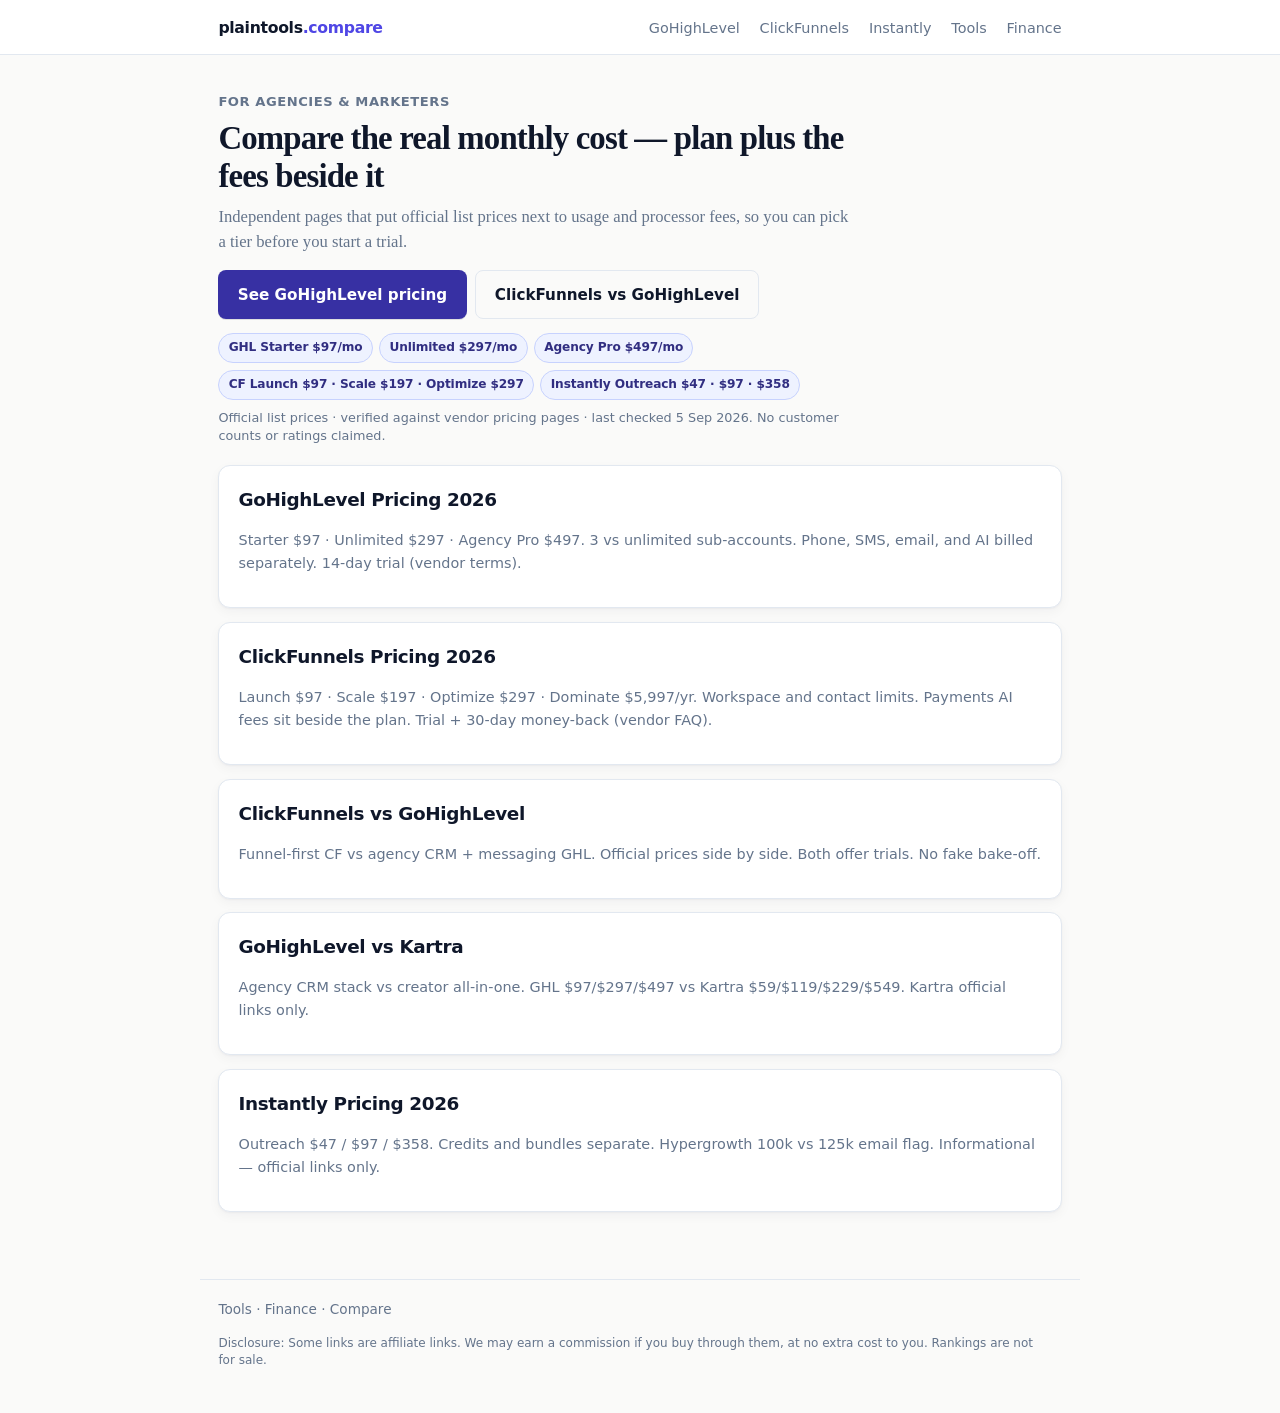
==== commit 391d4937: "Publish clickfunnels-vs-gohighlevel (+ ready siblings) Live: CF vs GHL (both affiliate URLs), GHL vs" ====
--- a/index.html
+++ b/index.html
@@ -4,10 +4,10 @@
   <meta charset="utf-8">
   <meta name="viewport" content="width=device-width, initial-scale=1">
   <title>Compare real SaaS monthly cost | plaintools.vip</title>
-  <meta name="description" content="Independent pricing pages for agencies and marketers. Official GoHighLevel and ClickFunnels plan prices plus the usage and processor fees that sit beside them.">
+  <meta name="description" content="Independent pricing and compare pages for agencies and marketers. Official GoHighLevel, ClickFunnels, Kartra, and Instantly plan prices plus the fees beside them.">
   <link rel="canonical" href="https://compare.plaintools.vip/">
   <meta property="og:title" content="Compare real SaaS monthly cost | plaintools.vip">
-  <meta property="og:description" content="Official plan prices plus usage and processor fees. Live: GoHighLevel and ClickFunnels. Affiliate disclosure in the footer.">
+  <meta property="og:description" content="Official plan prices plus usage and processor fees. Live: GoHighLevel, ClickFunnels, Instantly, and GHL compare pages. Affiliate disclosure in the footer.">
   <meta property="og:image" content="https://compare.plaintools.vip/assets/hero-compare.png">
   <meta property="og:url" content="https://compare.plaintools.vip/">
   <link rel="stylesheet" href="/assets/style.css">
@@ -19,6 +19,7 @@
       <nav class="nav">
         <a href="/gohighlevel-pricing/">GoHighLevel</a>
         <a href="/clickfunnels-pricing/">ClickFunnels</a>
+        <a href="/instantly-pricing/">Instantly</a>
         <a class="quiet" href="https://plaintools.vip/">Tools</a>
         <a class="quiet" href="https://finance.plaintools.vip/">Finance</a>
       </nav>
@@ -32,14 +33,14 @@
       <p class="lede">Independent pages that put official list prices next to usage and processor fees, so you can pick a tier before you start a trial.</p>
       <p class="hero-actions">
         <a class="btn" href="/gohighlevel-pricing/">See GoHighLevel pricing</a>
-        <a class="btn ghost" href="/clickfunnels-pricing/">See ClickFunnels pricing</a>
+        <a class="btn ghost" href="/clickfunnels-vs-gohighlevel/">ClickFunnels vs GoHighLevel</a>
       </p>
       <div class="proof-strip" aria-label="Official list prices">
         <span class="chip">GHL Starter $97/mo</span>
         <span class="chip">Unlimited $297/mo</span>
         <span class="chip">Agency Pro $497/mo</span>
         <span class="chip">CF Launch $97 · Scale $197 · Optimize $297</span>
-        <span class="chip">Dominate $5,997/yr</span>
+        <span class="chip">Instantly Outreach $47 · $97 · $358</span>
       </div>
       <p class="verified">Official list prices · verified against vendor pricing pages · last checked 5 Sep 2026. No customer counts or ratings claimed.</p>
     </section>
@@ -53,6 +54,18 @@
         <h2><a href="/clickfunnels-pricing/">ClickFunnels Pricing 2026</a></h2>
         <p class="note">Launch $97 · Scale $197 · Optimize $297 · Dominate $5,997/yr. Workspace and contact limits. Payments AI fees sit beside the plan. Trial + 30-day money-back (vendor FAQ).</p>
       </div>
+      <div class="card">
+        <h2><a href="/clickfunnels-vs-gohighlevel/">ClickFunnels vs GoHighLevel</a></h2>
+        <p class="note">Funnel-first CF vs agency CRM + messaging GHL. Official prices side by side. Both offer trials. No fake bake-off.</p>
+      </div>
+      <div class="card">
+        <h2><a href="/gohighlevel-vs-kartra/">GoHighLevel vs Kartra</a></h2>
+        <p class="note">Agency CRM stack vs creator all-in-one. GHL $97/$297/$497 vs Kartra $59/$119/$229/$549. Kartra official links only.</p>
+      </div>
+      <div class="card">
+        <h2><a href="/instantly-pricing/">Instantly Pricing 2026</a></h2>
+        <p class="note">Outreach $47 / $97 / $358. Credits and bundles separate. Hypergrowth 100k vs 125k email flag. Informational — official links only.</p>
+      </div>
     </div>
   </main>
   <footer>
--- a/assets/style.css
+++ b/assets/style.css
@@ -527,3 +527,23 @@
     grid-template-columns: repeat(4, 1fr);
   }
 }
+
+.flag {
+  background: #fff7ed;
+  border: 1px solid #fed7aa;
+  border-radius: var(--radius);
+  padding: 0.85rem 1rem;
+  margin: 1rem 0;
+  color: #9a3412;
+  font-size: 0.92rem;
+  font-family: ui-sans-serif, system-ui, -apple-system, Segoe UI, Roboto, sans-serif;
+  line-height: 1.5;
+}
+.flag strong { color: #7c2d12; }
+
+.two-cta {
+  display: flex;
+  flex-wrap: wrap;
+  gap: 0.55rem;
+  align-items: center;
+}
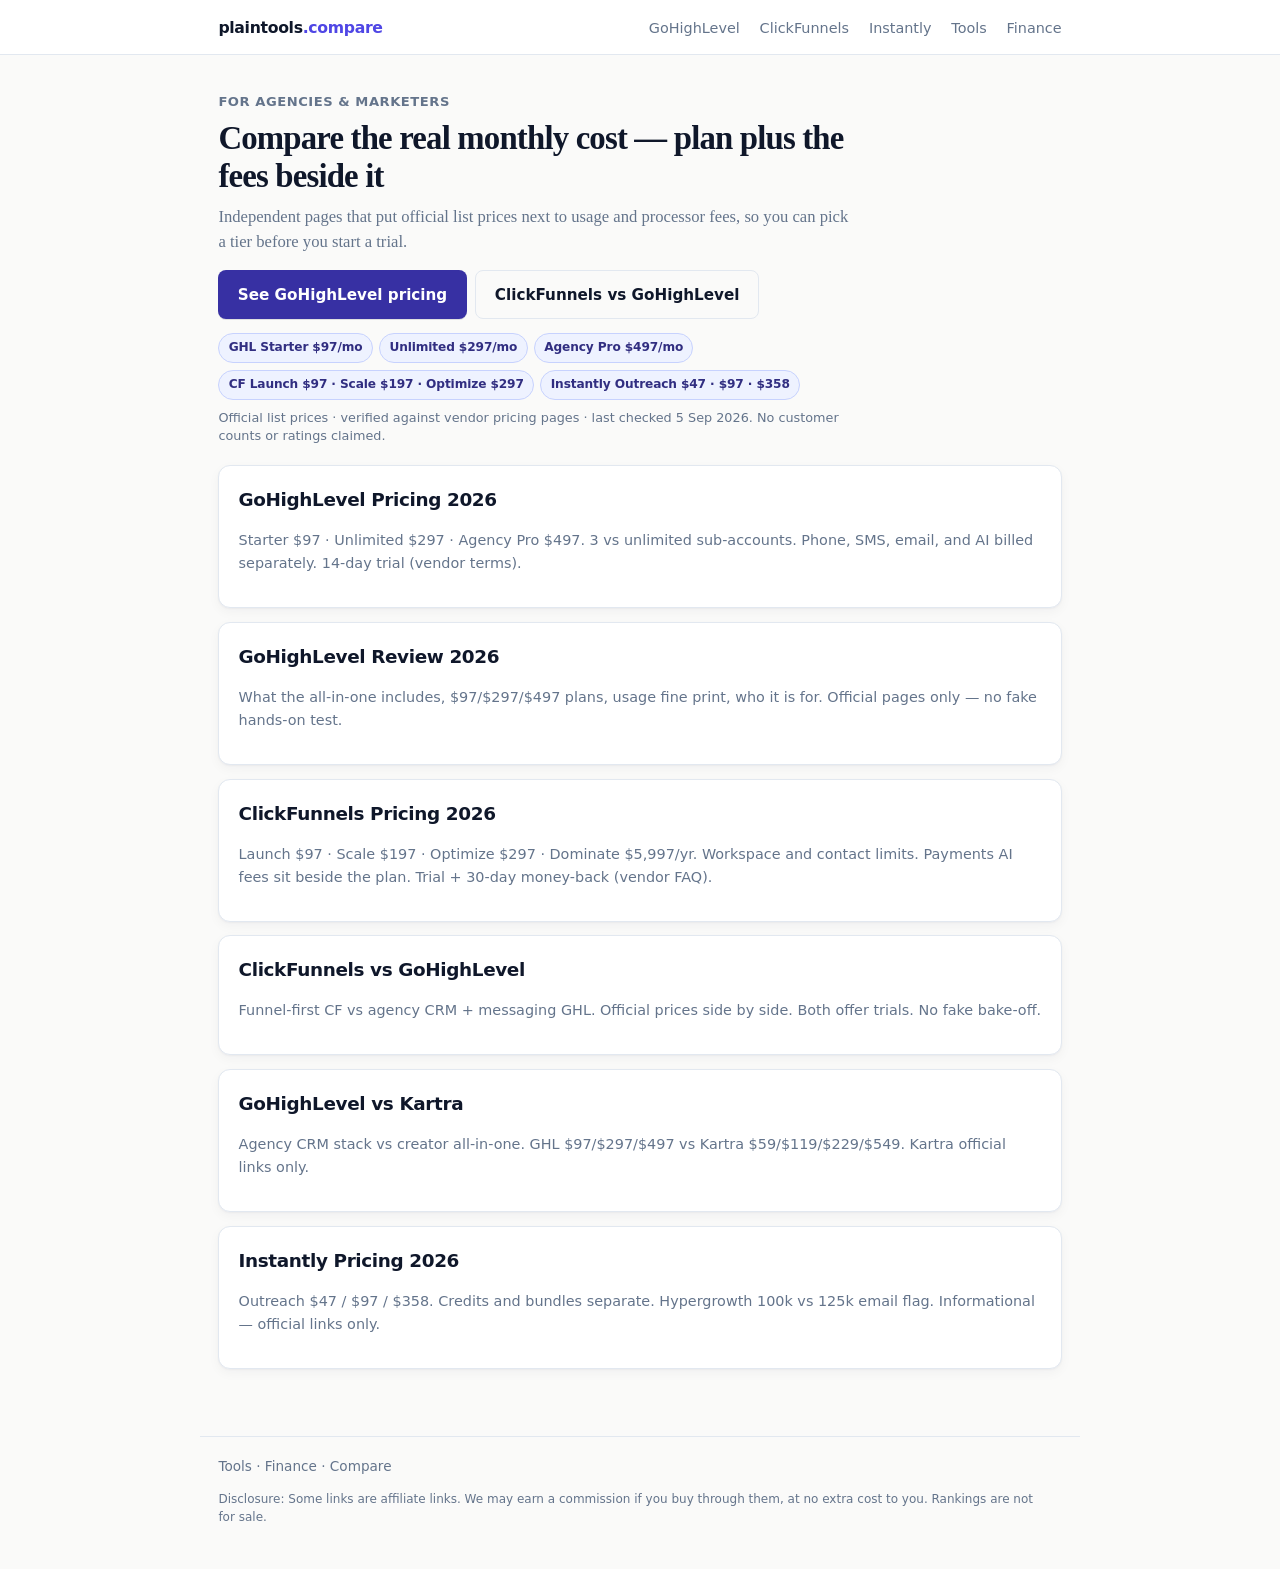
==== commit c8dc3bed: "Publish gohighlevel-review-2026 with GHL affiliate CTAs Official pricing rechecked 2026-09-05 (PT): " ====
--- a/index.html
+++ b/index.html
@@ -7,7 +7,7 @@
   <meta name="description" content="Independent pricing and compare pages for agencies and marketers. Official GoHighLevel, ClickFunnels, Kartra, and Instantly plan prices plus the fees beside them.">
   <link rel="canonical" href="https://compare.plaintools.vip/">
   <meta property="og:title" content="Compare real SaaS monthly cost | plaintools.vip">
-  <meta property="og:description" content="Official plan prices plus usage and processor fees. Live: GoHighLevel, ClickFunnels, Instantly, and GHL compare pages. Affiliate disclosure in the footer.">
+  <meta property="og:description" content="Official plan prices plus usage and processor fees. Live: GoHighLevel pricing &amp; review, ClickFunnels, Instantly, and GHL compare pages. Affiliate disclosure in the footer.">
   <meta property="og:image" content="https://compare.plaintools.vip/assets/hero-compare.png">
   <meta property="og:url" content="https://compare.plaintools.vip/">
   <link rel="stylesheet" href="/assets/style.css">
@@ -51,6 +51,10 @@
         <p class="note">Starter $97 · Unlimited $297 · Agency Pro $497. 3 vs unlimited sub-accounts. Phone, SMS, email, and AI billed separately. 14-day trial (vendor terms).</p>
       </div>
       <div class="card">
+        <h2><a href="/gohighlevel-review-2026/">GoHighLevel Review 2026</a></h2>
+        <p class="note">What the all-in-one includes, $97/$297/$497 plans, usage fine print, who it is for. Official pages only — no fake hands-on test.</p>
+      </div>
+      <div class="card">
         <h2><a href="/clickfunnels-pricing/">ClickFunnels Pricing 2026</a></h2>
         <p class="note">Launch $97 · Scale $197 · Optimize $297 · Dominate $5,997/yr. Workspace and contact limits. Payments AI fees sit beside the plan. Trial + 30-day money-back (vendor FAQ).</p>
       </div>
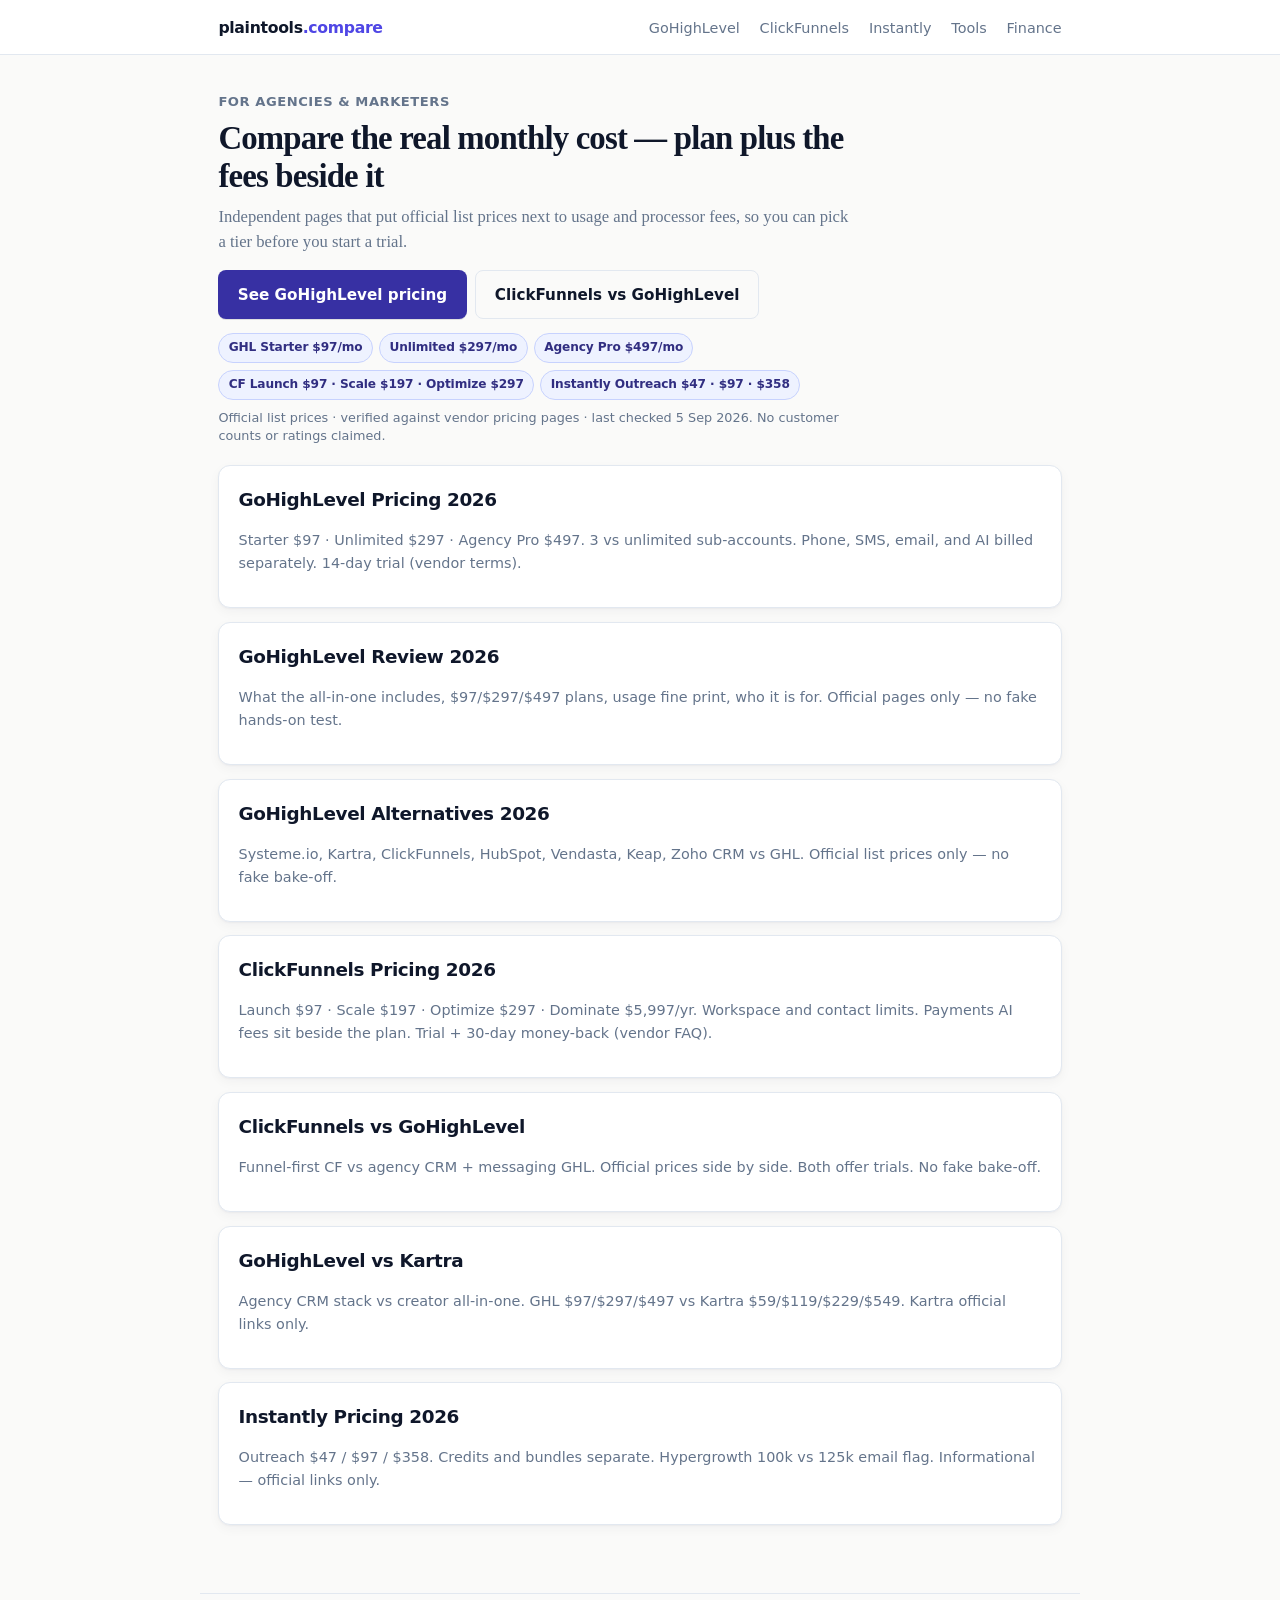
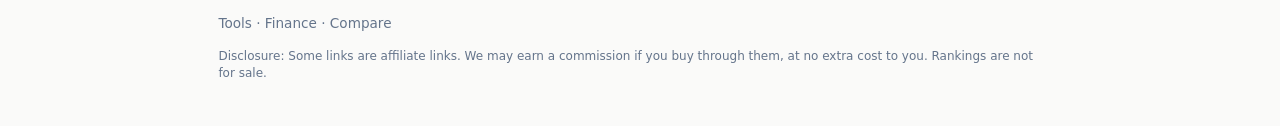
==== commit 9c619c2a: "Publish gohighlevel-alternatives with GHL+CF affiliate CTAs Official prices rechecked 5 Sep 2026 (PT" ====
--- a/index.html
+++ b/index.html
@@ -7,7 +7,7 @@
   <meta name="description" content="Independent pricing and compare pages for agencies and marketers. Official GoHighLevel, ClickFunnels, Kartra, and Instantly plan prices plus the fees beside them.">
   <link rel="canonical" href="https://compare.plaintools.vip/">
   <meta property="og:title" content="Compare real SaaS monthly cost | plaintools.vip">
-  <meta property="og:description" content="Official plan prices plus usage and processor fees. Live: GoHighLevel pricing &amp; review, ClickFunnels, Instantly, and GHL compare pages. Affiliate disclosure in the footer.">
+  <meta property="og:description" content="Official plan prices plus usage and processor fees. Live: GoHighLevel pricing, review &amp; alternatives, ClickFunnels, Instantly, and GHL compare pages. Affiliate disclosure in the footer.">
   <meta property="og:image" content="https://compare.plaintools.vip/assets/hero-compare.png">
   <meta property="og:url" content="https://compare.plaintools.vip/">
   <link rel="stylesheet" href="/assets/style.css">
@@ -55,6 +55,10 @@
         <p class="note">What the all-in-one includes, $97/$297/$497 plans, usage fine print, who it is for. Official pages only — no fake hands-on test.</p>
       </div>
       <div class="card">
+        <h2><a href="/gohighlevel-alternatives/">GoHighLevel Alternatives 2026</a></h2>
+        <p class="note">Systeme.io, Kartra, ClickFunnels, HubSpot, Vendasta, Keap, Zoho CRM vs GHL. Official list prices only — no fake bake-off.</p>
+      </div>
+      <div class="card">
         <h2><a href="/clickfunnels-pricing/">ClickFunnels Pricing 2026</a></h2>
         <p class="note">Launch $97 · Scale $197 · Optimize $297 · Dominate $5,997/yr. Workspace and contact limits. Payments AI fees sit beside the plan. Trial + 30-day money-back (vendor FAQ).</p>
       </div>
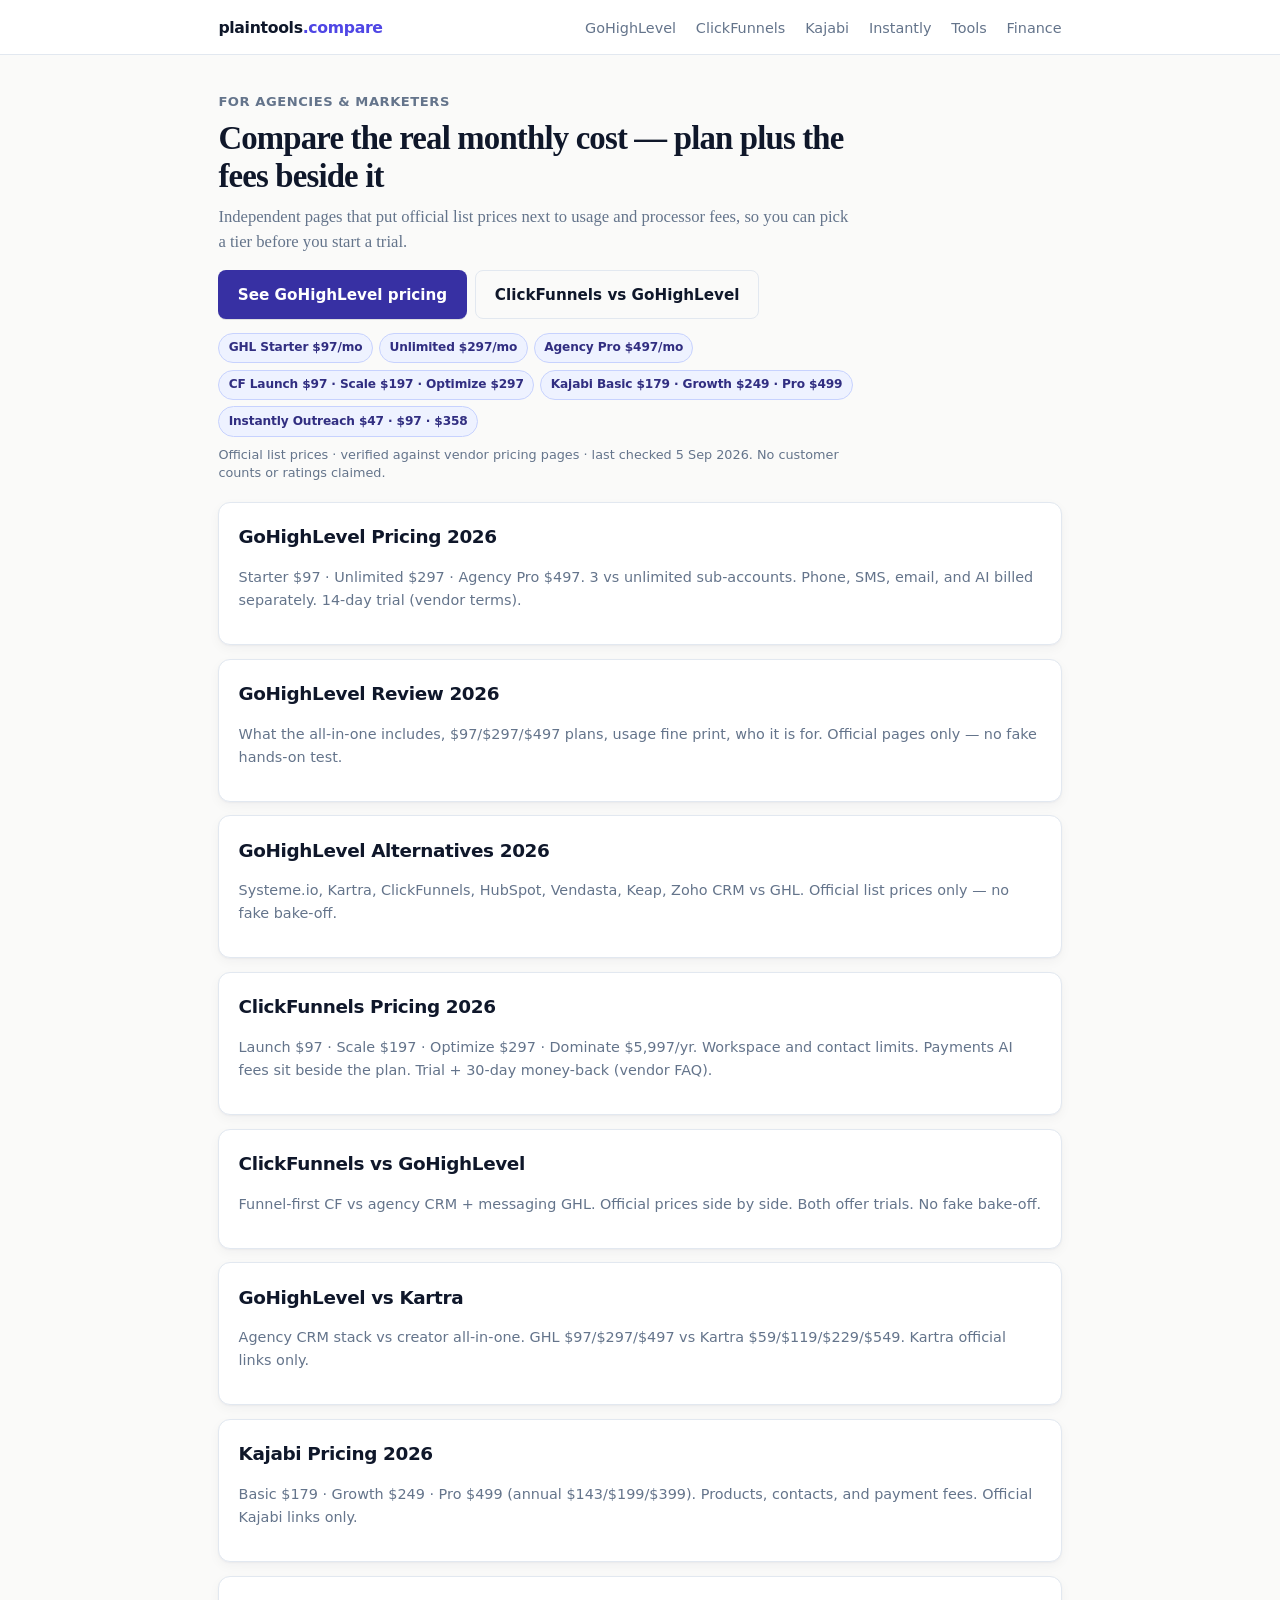
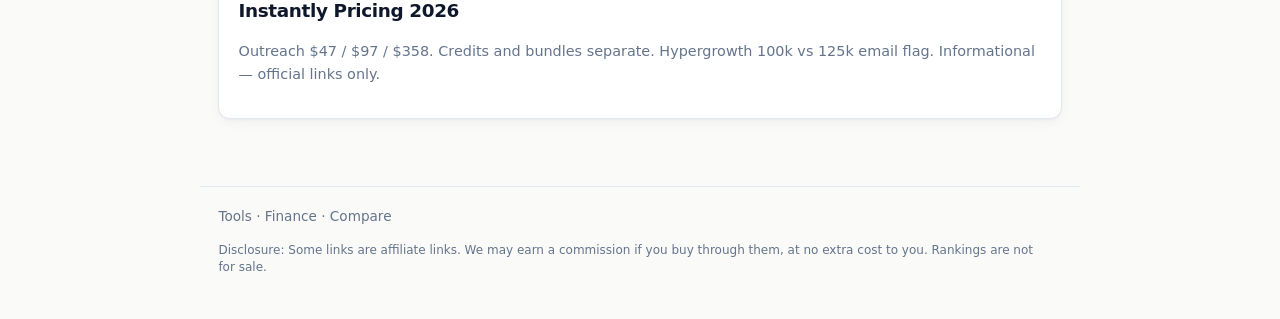
==== commit 882c50ea: "Publish kajabi-pricing with official Kajabi links only Dan-approved. Rechecked kajabi.com/pricing 5 " ====
--- a/index.html
+++ b/index.html
@@ -4,10 +4,10 @@
   <meta charset="utf-8">
   <meta name="viewport" content="width=device-width, initial-scale=1">
   <title>Compare real SaaS monthly cost | plaintools.vip</title>
-  <meta name="description" content="Independent pricing and compare pages for agencies and marketers. Official GoHighLevel, ClickFunnels, Kartra, and Instantly plan prices plus the fees beside them.">
+  <meta name="description" content="Independent pricing and compare pages for agencies and marketers. Official GoHighLevel, ClickFunnels, Kajabi, Kartra, and Instantly plan prices plus the fees beside them.">
   <link rel="canonical" href="https://compare.plaintools.vip/">
   <meta property="og:title" content="Compare real SaaS monthly cost | plaintools.vip">
-  <meta property="og:description" content="Official plan prices plus usage and processor fees. Live: GoHighLevel pricing, review &amp; alternatives, ClickFunnels, Instantly, and GHL compare pages. Affiliate disclosure in the footer.">
+  <meta property="og:description" content="Official plan prices plus usage and processor fees. Live: GoHighLevel, ClickFunnels, Kajabi, Instantly, and GHL compare pages. Affiliate disclosure in the footer.">
   <meta property="og:image" content="https://compare.plaintools.vip/assets/hero-compare.png">
   <meta property="og:url" content="https://compare.plaintools.vip/">
   <link rel="stylesheet" href="/assets/style.css">
@@ -19,6 +19,7 @@
       <nav class="nav">
         <a href="/gohighlevel-pricing/">GoHighLevel</a>
         <a href="/clickfunnels-pricing/">ClickFunnels</a>
+        <a href="/kajabi-pricing/">Kajabi</a>
         <a href="/instantly-pricing/">Instantly</a>
         <a class="quiet" href="https://plaintools.vip/">Tools</a>
         <a class="quiet" href="https://finance.plaintools.vip/">Finance</a>
@@ -40,6 +41,7 @@
         <span class="chip">Unlimited $297/mo</span>
         <span class="chip">Agency Pro $497/mo</span>
         <span class="chip">CF Launch $97 · Scale $197 · Optimize $297</span>
+        <span class="chip">Kajabi Basic $179 · Growth $249 · Pro $499</span>
         <span class="chip">Instantly Outreach $47 · $97 · $358</span>
       </div>
       <p class="verified">Official list prices · verified against vendor pricing pages · last checked 5 Sep 2026. No customer counts or ratings claimed.</p>
@@ -71,6 +73,10 @@
         <p class="note">Agency CRM stack vs creator all-in-one. GHL $97/$297/$497 vs Kartra $59/$119/$229/$549. Kartra official links only.</p>
       </div>
       <div class="card">
+        <h2><a href="/kajabi-pricing/">Kajabi Pricing 2026</a></h2>
+        <p class="note">Basic $179 · Growth $249 · Pro $499 (annual $143/$199/$399). Products, contacts, and payment fees. Official Kajabi links only.</p>
+      </div>
+      <div class="card">
         <h2><a href="/instantly-pricing/">Instantly Pricing 2026</a></h2>
         <p class="note">Outreach $47 / $97 / $358. Credits and bundles separate. Hypergrowth 100k vs 125k email flag. Informational — official links only.</p>
       </div>
